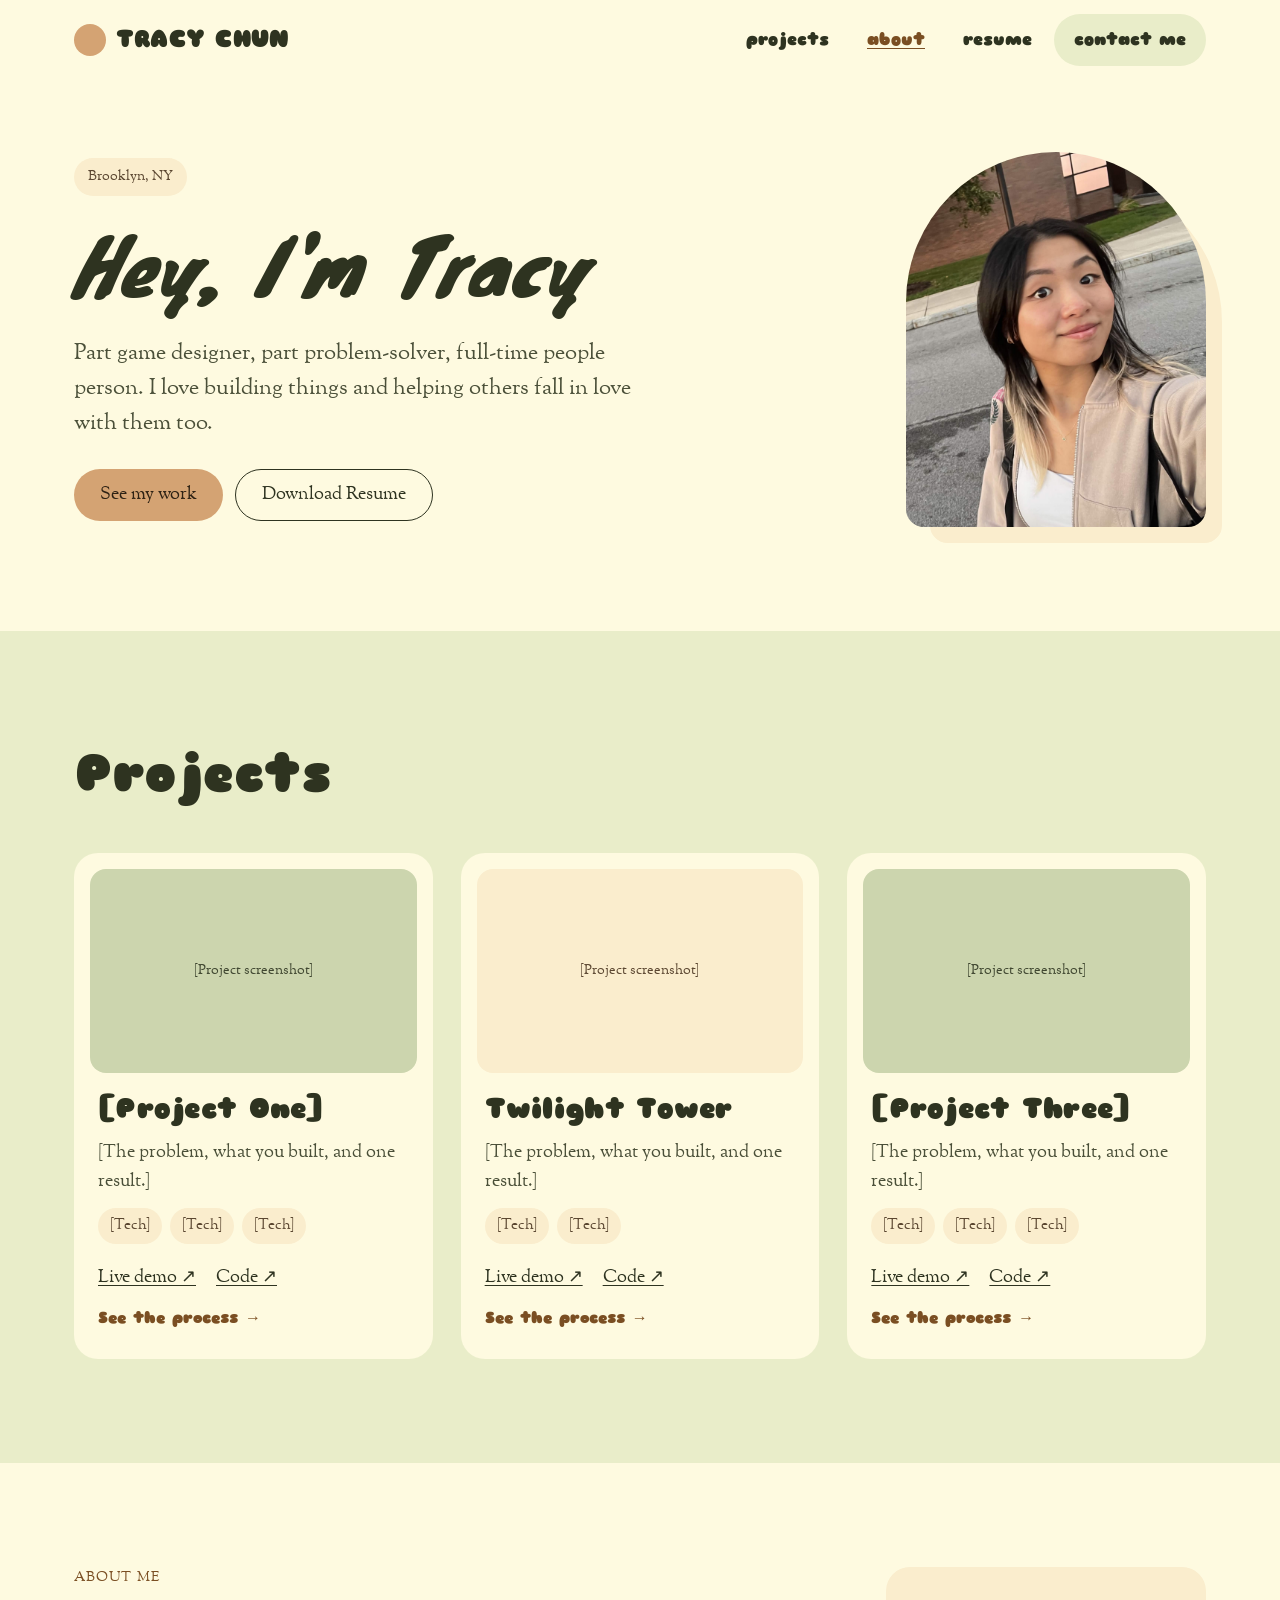
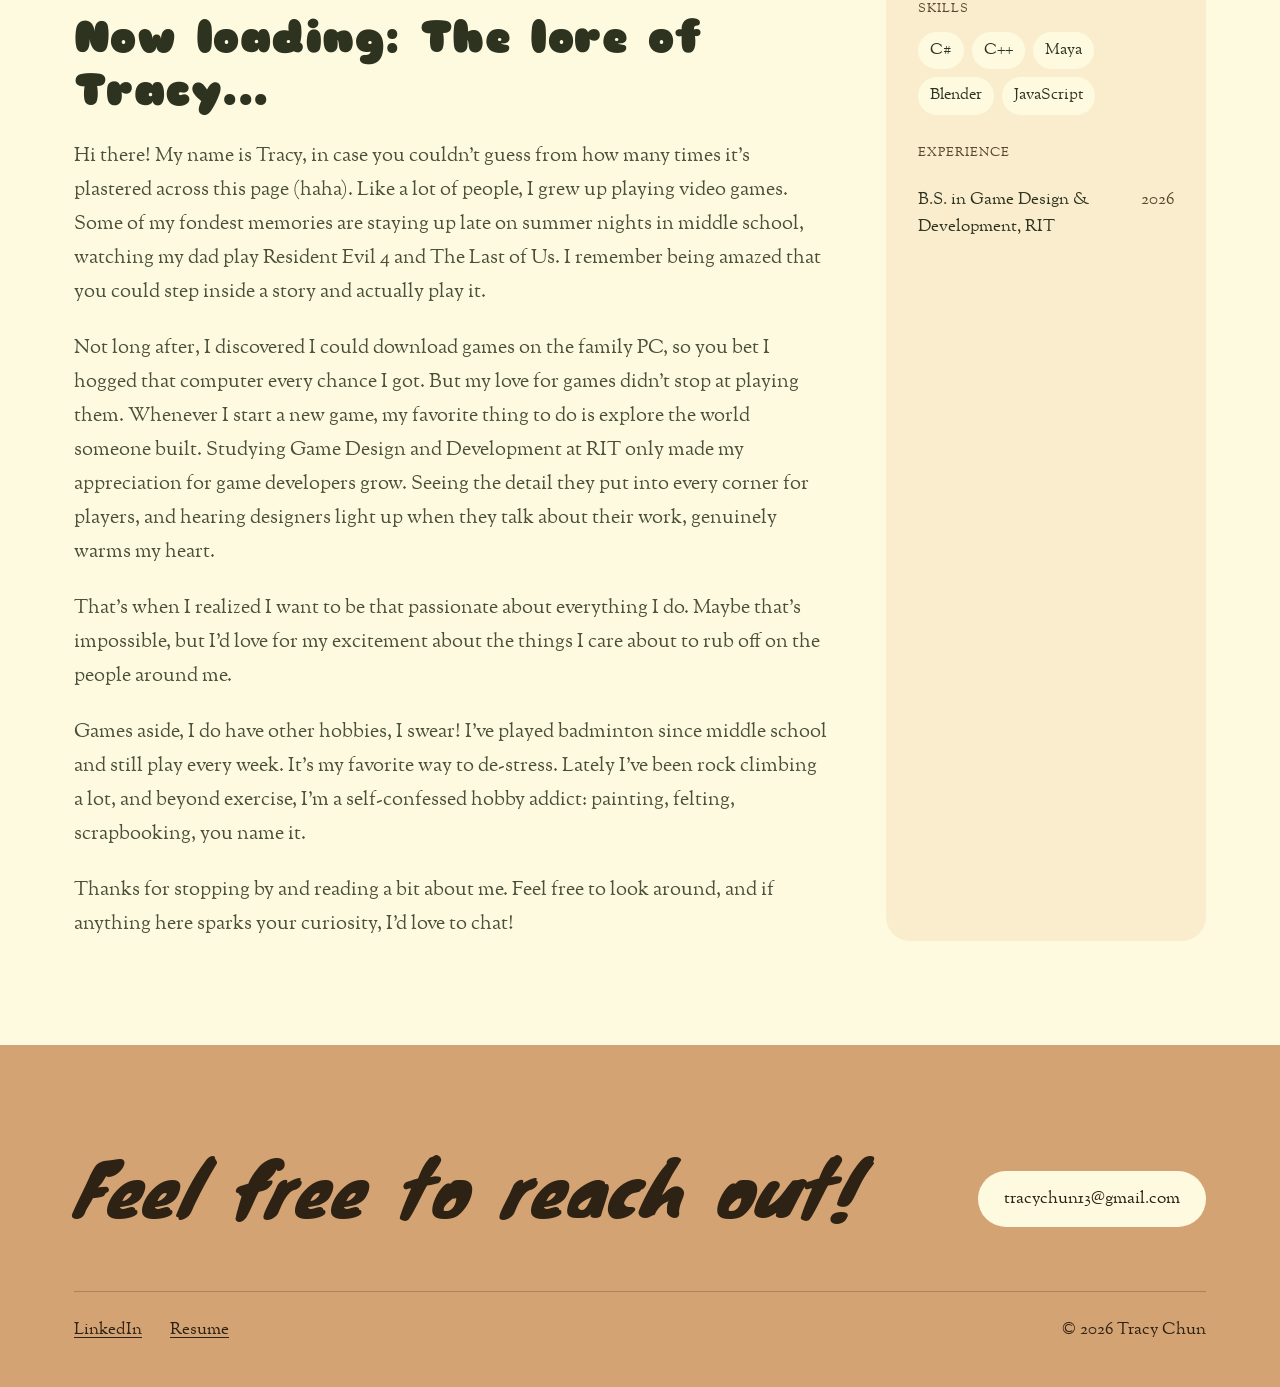
==== index.html @ 26bbfa71 "first push of files" ====
<!doctype html>
<html lang="en">

<head>
  <meta charset="utf-8">
  <meta name="viewport" content="width=device-width, initial-scale=1">
  <title>Tracy Chun Portfolio</title>
  <meta name="description" content="Tracy Chun's portfolio.">

  <link rel="preload" href="fonts/knewave.woff" as="font" type="font/woff" crossorigin>
  <link rel="preload" href="fonts/sorts-mill-goudy.woff" as="font" type="font/woff" crossorigin>
  <link rel="preload" href="fonts/sniglet.woff" as="font" type="font/woff" crossorigin>
  <link rel="stylesheet" href="styles.css">
</head>

<body>
  <a class="skip-link" href="#main">Skip to content</a>

  <header class="site-header">
    <div class="container header-inner">
      <a class="logo" href="#top">
        <span class="logo-dot" aria-hidden="true"></span>
        TRACY CHUN
      </a>

      <button class="menu-toggle" type="button" aria-expanded="false" aria-controls="site-nav" aria-label="Open menu">
        <span></span><span></span><span></span>
      </button>

      <nav id="site-nav" class="site-nav" aria-label="Main">
        <a href="#work">projects</a>
        <a href="#about">about</a>
        <a href="TracyChun-Resume.pdf" target="_blank" rel="noopener">resume</a>
        <a href="#contact" class="nav-cta">contact me</a>
      </nav>
    </div>
  </header>

  <main id="main">
    <!-- ============ HERO ============ -->
    <section id="top" class="hero container">
      <div class="hero-text">
        <span class="pill">Brooklyn, NY</span>
        <h1>Hey, I'm Tracy</h1>
        <p class="lead">Part game designer, part problem-solver, full-time people person.
I love building things and helping others fall in love with them too.</p>
        <div class="btn-row">
          <a href="#work" class="btn btn-primary">See my work</a>
          <a href="TracyChun-Resume.pdf" class="btn btn-outline" download>Download Resume</a>
        </div>
      </div>

      <div class="hero-photo">
        <div class="photo-frame">
          <div class="photo-back" aria-hidden="true"></div>
               <img class="photo" src="images/pfp.jpg" alt="Photo of me"> 
        </div>
      </div>
    </section>

    <!-- ============ WORK ============ -->
    <section id="work" class="work">
      <div class="container">
        <div class="section-head">
          <div>
            <h2>Projects</h2>
          </div>
          <!-- <a href="" target="_blank" rel="noopener" class="text-link"> Github →</a> -->
        </div>

        <div class="project-grid">
          <!-- Copy one <article> block per project. To use a screenshot, replace
               the placeholder div with:
               <img class="project-img" src="images/project-one.png" alt="Screenshot of [Project One]"> -->
          <article class="project-card">
            <div class="project-img placeholder sage">[Project screenshot]</div>
            <div class="project-body">
              <h3><a class="card-link" href="projects/project-one.html">[Project One]</a></h3>
              <p>[The problem, what you built, and one result.]</p>
              <ul class="tags">
                <li>[Tech]</li>
                <li>[Tech]</li>
                <li>[Tech]</li>
              </ul>
              <div class="project-links">
                <a href="https://example.com" target="_blank" rel="noopener">Live demo ↗</a>
                <a href="https://github.com/yourusername/project-one" target="_blank" rel="noopener">Code ↗</a>
              </div>
              <span class="card-cue" aria-hidden="true">See the process →</span>
            </div>
          </article>

          <article class="project-card">
            <div class="project-img placeholder peach">[Project screenshot]</div>
            <div class="project-body">
              <h3><a class="card-link" href="projects/project-two.html">Twilight Tower</a></h3>
              <p>[The problem, what you built, and one result.]</p>
              <ul class="tags">
                <li>[Tech]</li>
                <li>[Tech]</li>
              </ul>
              <div class="project-links">
                <a href="https://example.com" target="_blank" rel="noopener">Live demo ↗</a>
                <a href="https://github.com/yourusername/project-two" target="_blank" rel="noopener">Code ↗</a>
              </div>
              <span class="card-cue" aria-hidden="true">See the process →</span>
            </div>
          </article>

          <article class="project-card">
            <div class="project-img placeholder sage">[Project screenshot]</div>
            <div class="project-body">
              <h3><a class="card-link" href="projects/project-three.html">[Project Three]</a></h3>
              <p>[The problem, what you built, and one result.]</p>
              <ul class="tags">
                <li>[Tech]</li>
                <li>[Tech]</li>
                <li>[Tech]</li>
              </ul>
              <div class="project-links">
                <a href="https://example.com" target="_blank" rel="noopener">Live demo ↗</a>
                <a href="https://github.com/yourusername/project-three" target="_blank" rel="noopener">Code ↗</a>
              </div>
              <span class="card-cue" aria-hidden="true">See the process →</span>
            </div>
          </article>
        </div>
      </div>
    </section>

    <!-- ============ ABOUT ============ -->
    <section id="about" class="about container">
      <div class="about-text">
        <span class="eyebrow eyebrow-brown">About me</span>
        <h2>Now loading: The lore of Tracy...</h2>
        <p>
          Hi there! My name is Tracy, in case you couldn't guess from how many times it's plastered across this page
          (haha). Like a lot of people, I grew up playing video games. Some of my fondest memories are staying up late
          on summer nights in middle school, watching my dad play Resident Evil 4 and The Last of Us. I remember being
          amazed that you could step inside a story and actually play it.
        </p>

        <p>
          Not long after, I discovered I could download games on the family PC, so you bet I hogged that computer every
          chance I got. But my love for games didn't stop at playing them. Whenever I start a new game, my favorite
          thing to do is explore the world someone built. Studying Game Design and Development at RIT only made my
          appreciation for game developers grow. Seeing the detail they put into every corner for players, and hearing
          designers light up when they talk about their work, genuinely warms my heart.
        </p>

        <p>
          That's when I realized I want to be that passionate about everything I do. Maybe that's impossible, but I'd
          love for my excitement about the things I care about to rub off on the people around me.
        </p>

        <p>
          Games aside, I do have other hobbies, I swear! I've played badminton since middle school and still play every
          week. It's my favorite way to de-stress. Lately I've been rock climbing a lot, and beyond exercise, I'm a
          self-confessed hobby addict: painting, felting, scrapbooking, you name it.
        </p>

        <p>
          Thanks for stopping by and reading a bit about me. Feel free to look around, and if anything here sparks
          your curiosity, I'd love to chat!
        </p>
      </div>

      <aside class="about-card">
        <div>
          <h3>Skills</h3>
          <ul class="tags tags-cream">
            <li>C#</li>
            <li>C++</li>
            <li>Maya</li>
            <li>Blender</li>
            <li>JavaScript</li>
          </ul>
        </div>
        <div>
          <h3>Experience</h3>
          <dl class="timeline">

            <div>
              <dt>B.S. in Game Design & Development, RIT</dt>
              <dd>2026</dd>
            </div>
          </dl>
        </div>
      </aside>
    </section>
  </main>

  <!-- ============ CONTACT ============ -->
  <footer id="contact" class="site-footer">
    <div class="container footer-inner">
      <div class="footer-top">
        <h2>Feel free to reach out!</h2>
        <a href="mailto:tracychun13@gmail.com" class="btn btn-cream">tracychun13@gmail.com</a>
      </div>
      <div class="footer-bottom">
        <nav aria-label="Social">
          <a href="https://www.linkedin.com/in/tracy-chun" target="_blank" rel="noopener">LinkedIn</a>
          <a href="TracyChun-Resume.pdf" target="_blank" rel="noopener">Resume</a>
        </nav>
        <span>© <span id="year">2026</span> Tracy Chun</span>
      </div>
    </div>
  </footer>

  <script src="script.js"></script>
</body>

</html>
---- styles.css ----
/* ===== Fonts (self-hosted, files in /fonts, SIL Open Font License) ===== */
@font-face {
  font-family: 'Knewave';
  src: url('fonts/knewave.woff') format('woff');
  font-weight: 400;
  font-style: normal;
  font-display: swap;
}
@font-face {
  font-family: 'Sorts Mill Goudy';
  src: url('fonts/sorts-mill-goudy.woff') format('woff');
  font-weight: 400;
  font-style: normal;
  font-display: swap;
}
@font-face {
  font-family: 'Sorts Mill Goudy';
  src: url('fonts/sorts-mill-goudy-italic.woff') format('woff');
  font-weight: 400;
  font-style: italic;
  font-display: swap;
}

@font-face {
  font-family: 'Sniglet';
  src: url('fonts/sniglet.woff') format('woff');
  font-weight: 400;
  font-style: normal;
  font-display: swap;
}
/* ===== Golden Summer Fields palette ===== */
:root {
  --sage: #CCD5AE;
  --sage-light: #E9EDC9;
  --cream: #FEFAE0;
  --peach: #FAEDCD;
  --tan: #D4A373;

  /* Darker shades for readable text on the light palette */
  --ink: #2E3320;
  --ink-soft: #4A4F38;
  --olive: #5C6440;
  --brown: #7A4E22;
  --brown-dark: #2E2214;
  --brown-soft: #5A4630;

  --font-display: 'Knewave', 'Arial Black', sans-serif;
  --font-body: 'Sorts Mill Goudy', Georgia, serif;
  --font-section: 'Sniglet', 'Trebuchet MS', sans-serif; /* site header, Work + About headings */

  --radius: 24px;
  --header-h: 80px;
}

*, *::before, *::after { box-sizing: border-box; }

html { scroll-behavior: smooth; }
@media (prefers-reduced-motion: reduce) {
  html { scroll-behavior: auto; }
  *, *::before, *::after { transition: none !important; animation: none !important; }
}

body {
  margin: 0;
  background: var(--cream);
  color: var(--ink);
  font-family: var(--font-body);
  font-size: 18px;
  line-height: 1.6;
  -webkit-font-smoothing: antialiased;
  /* Both fonts come in one weight: never fake bold or slanted versions */
  font-synthesis: none;
}

img { max-width: 100%; display: block; }
h1, h2, h3 { margin: 0; }
p { margin: 0; }
ul { margin: 0; padding: 0; list-style: none; }

a { color: var(--ink); text-underline-offset: 3px; }
a:hover { color: var(--brown); }
a:focus-visible, button:focus-visible {
  outline: 3px solid var(--brown);
  outline-offset: 3px;
  border-radius: 6px;
}

/* Anchored sections stop below the sticky header */
section[id], footer[id] { scroll-margin-top: var(--header-h); }

.container {
  max-width: 1180px;
  margin: 0 auto;
  padding: 0 24px;
}

.skip-link {
  position: absolute;
  left: 16px;
  top: -60px;
  background: var(--ink);
  color: var(--cream);
  padding: 10px 16px;
  border-radius: 8px;
  z-index: 100;
}
.skip-link:focus { top: 16px; color: var(--cream); }

/* ===== Header ===== */
.site-header {
  position: sticky;
  top: 0;
  z-index: 50;
  background: var(--cream);
  transition: box-shadow 0.2s ease;
}
.site-header.scrolled { box-shadow: 0 1px 0 rgba(46, 51, 32, 0.12); }

.header-inner {
  height: var(--header-h);
  display: flex;
  align-items: center;
  justify-content: space-between;
  gap: 16px;
}

.logo {
  display: inline-flex;
  align-items: center;
  gap: 10px;
  font-family: var(--font-section);
  font-weight: 400;
  font-size: 24px;
  letter-spacing: 0.01em;
  text-decoration: none;
}
.logo-dot {
  width: 32px;
  height: 32px;
  border-radius: 50%;
  background: var(--tan);
}

.site-nav {
  display: flex;
  align-items: center;
  gap: 6px;
  font-family: var(--font-section);
  font-size: 17px;
}
.site-nav a {
  padding: 12px 16px;
  text-decoration: none;
  border-radius: 999px;
}
.site-nav a.active { color: var(--brown); text-decoration: underline; }
.site-nav .nav-cta {
  background: var(--sage-light);
  font-weight: 600;
  padding: 12px 20px;
}
.site-nav .nav-cta:hover { background: var(--sage); color: var(--ink); }

.menu-toggle {
  display: none;
  width: 48px;
  height: 48px;
  border: 0;
  background: var(--sage-light);
  border-radius: 50%;
  cursor: pointer;
  flex-direction: column;
  align-items: center;
  justify-content: center;
  gap: 5px;
}
.menu-toggle span {
  width: 20px;
  height: 2px;
  background: var(--ink);
  border-radius: 2px;
  transition: transform 0.2s ease, opacity 0.2s ease;
}
.menu-toggle[aria-expanded="true"] span:nth-child(1) { transform: translateY(7px) rotate(45deg); }
.menu-toggle[aria-expanded="true"] span:nth-child(2) { opacity: 0; }
.menu-toggle[aria-expanded="true"] span:nth-child(3) { transform: translateY(-7px) rotate(-45deg); }

@media (max-width: 760px) {
  .menu-toggle { display: inline-flex; }
  .site-nav {
    position: absolute;
    top: var(--header-h);
    left: 0;
    right: 0;
    flex-direction: column;
    align-items: stretch;
    gap: 4px;
    padding: 12px 24px 24px;
    background: var(--cream);
    box-shadow: 0 12px 24px rgba(46, 51, 32, 0.12);
    display: none;
  }
  .site-nav.open { display: flex; }
  .site-nav a { padding: 14px 16px; }
  .site-nav .nav-cta { text-align: center; }
}

/* ===== Shared ===== */
.pill {
  align-self: flex-start;
  padding: 8px 14px;
  background: var(--peach);
  border-radius: 999px;
  font-size: 14px;
  font-weight: 500;
  color: var(--brown-soft);
}

.eyebrow {
  display: block;
  font-size: 14px;
  font-weight: 600;
  letter-spacing: 0.08em;
  text-transform: uppercase;
  color: var(--olive);
}
.eyebrow-brown { color: var(--brown); }

.btn-row { display: flex; flex-wrap: wrap; gap: 12px; }

.btn {
  display: inline-flex;
  align-items: center;
  justify-content: center;
  min-height: 52px;
  padding: 0 26px;
  border-radius: 999px;
  font-weight: 600;
  text-decoration: none;
  transition: transform 0.15s ease, background 0.15s ease;
}
.btn:hover { transform: translateY(-2px); }
.btn-primary { background: var(--tan); color: var(--brown-dark); }
.btn-primary:hover { background: #C8935F; color: var(--brown-dark); }
.btn-outline { border: 1.5px solid var(--ink); color: var(--ink); }
.btn-outline:hover { background: var(--ink); color: var(--cream); }
.btn-cream { background: var(--cream); color: var(--brown-dark); font-size: 17px; min-height: 56px; }
.btn-cream:hover { color: var(--brown-dark); background: #FFFFFF; }

.placeholder {
  display: flex;
  align-items: center;
  justify-content: center;
  font-size: 14px;
}
.placeholder.sage { background: var(--sage); color: #3F4630; }
.placeholder.peach { background: var(--peach); color: var(--brown-soft); }

.tags { display: flex; flex-wrap: wrap; gap: 8px; }
.tags li {
  padding: 6px 12px;
  background: var(--peach);
  border-radius: 999px;
  font-size: 15px;
  color: var(--brown-soft);
}
.tags-cream li { background: var(--cream); color: var(--ink); font-size: 16px; }

/* ===== Hero ===== */
.hero {
  padding-top: 72px;
  padding-bottom: 104px;
  display: flex;
  flex-wrap: wrap;
  align-items: center;
  gap: 56px;
}
.hero-text {
  flex: 999 1 540px;
  display: flex;
  flex-direction: column;
  gap: 28px;
}
.hero h1 {
  font-family: var(--font-display);
  font-size: clamp(40px, 6vw, 76px);
  line-height: 1.1;
  font-weight: 400;
  letter-spacing: 0.01em;
}
.hero h1 em { font-style: normal; color: var(--brown); }
.lead { font-size: 22px; color: var(--ink-soft); max-width: 580px; }

.hero-photo { flex: 1 1 300px; display: flex; justify-content: center; }
.photo-frame {
  position: relative;
  width: 100%;
  max-width: 400px;
  aspect-ratio: 4 / 5;
}
.photo-back {
  position: absolute;
  inset: 24px -16px -16px 24px;
  background: var(--peach);
  border-radius: 200px 200px 24px 24px;
}
.photo {
  position: absolute;
  inset: 0;
  width: 100%;
  height: 100%;
  object-fit: cover;
  border-radius: 200px 200px 24px 24px;
  background: var(--sage);
  color: #3F4630;
}

/* ===== Work ===== */
.work { background: var(--sage-light); padding: 104px 0; }

.section-head {
  display: flex;
  flex-wrap: wrap;
  justify-content: space-between;
  align-items: flex-end;
  gap: 16px;
  margin-bottom: 48px;
}
.section-head h2 {
  margin-top: 10px;
  font-family: var(--font-section);
  font-size: clamp(34px, 4.5vw, 52px);
  font-weight: 400;
  letter-spacing: 0.01em;
  line-height: 1.15;
}
.text-link { font-weight: 600; }

.project-grid {
  display: grid;
  grid-template-columns: repeat(auto-fit, minmax(min(320px, 100%), 1fr));
  gap: 28px;
}
.project-card {
  background: var(--cream);
  border-radius: var(--radius);
  padding: 16px;
  display: flex;
  flex-direction: column;
  gap: 20px;
  transition: transform 0.2s ease, box-shadow 0.2s ease;
}
.project-card:hover {
  transform: translateY(-4px);
  box-shadow: 0 16px 32px rgba(46, 51, 32, 0.1);
}
.project-img {
  aspect-ratio: 16 / 10;
  width: 100%;
  object-fit: cover;
  border-radius: 16px;
}
.project-body {
  padding: 0 8px 12px;
  display: flex;
  flex-direction: column;
  gap: 12px;
  flex: 1;
}
.project-body h3 { font-family: var(--font-section); font-size: 28px; font-weight: 400; letter-spacing: 0.01em; line-height: 1.2; }
.project-body p { color: var(--ink-soft); }
.project-links {
  margin-top: auto;
  padding-top: 8px;
  display: flex;
  gap: 20px;
  font-weight: 600;
}

/* ===== About ===== */
.about {
  padding-top: 104px;
  padding-bottom: 104px;
  display: flex;
  flex-wrap: wrap;
  gap: 56px;
}
.about-text {
  flex: 999 1 520px;
  display: flex;
  flex-direction: column;
  gap: 22px;
}
.about-text h2 {
  font-family: var(--font-section);
  font-size: clamp(30px, 4vw, 44px);
  font-weight: 400;
  letter-spacing: 0.01em;
  line-height: 1.2;
}
.about-text p { font-size: 20px; line-height: 1.7; color: var(--ink-soft); }

.about-card {
  flex: 1 1 320px;
  background: var(--peach);
  border-radius: var(--radius);
  padding: 32px;
  display: flex;
  flex-direction: column;
  gap: 28px;
}
.about-card h3 {
  font-size: 13px;
  font-weight: 600;
  letter-spacing: 0.08em;
  text-transform: uppercase;
  color: var(--brown-soft);
  margin-bottom: 12px;
}
.timeline { margin: 0; }
.timeline div {
  display: flex;
  justify-content: space-between;
  gap: 12px;
  padding: 10px 0;
  border-bottom: 1px solid #E8D5AE;
  font-size: 17px;
}
.timeline div:last-child { border-bottom: 0; }
.timeline dd { margin: 0; color: var(--brown-soft); white-space: nowrap; }

/* ===== Footer ===== */
.site-footer { background: var(--tan); color: var(--brown-dark); }
.site-footer a { color: var(--brown-dark); }
.footer-inner {
  padding-top: 104px;
  padding-bottom: 44px;
  display: flex;
  flex-direction: column;
  gap: 64px;
}
.footer-top {
  display: flex;
  flex-wrap: wrap;
  justify-content: space-between;
  align-items: flex-end;
  gap: 32px;
}
.footer-top h2 {
  font-family: var(--font-display);
  font-size: clamp(40px, 6vw, 72px);
  line-height: 1.08;
  font-weight: 400;
  letter-spacing: 0.01em;
  max-width: 900px;
}
.footer-top h2 em { font-style: normal; }
.footer-bottom {
  display: flex;
  flex-wrap: wrap;
  justify-content: space-between;
  gap: 16px;
  padding-top: 24px;
  border-top: 1px solid rgba(46, 34, 20, 0.25);
  font-size: 17px;
}
.footer-bottom nav { display: flex; flex-wrap: wrap; gap: 28px; }

/* ===== Fade-in on scroll (added by script.js) ===== */
.reveal { opacity: 0; transform: translateY(16px); transition: opacity 0.6s ease, transform 0.6s ease; }
.reveal.visible { opacity: 1; transform: none; }

/* ===== Clickable project cards ===== */
/* The title link stretches over the whole card; demo/code links sit above it */
.project-card { position: relative; cursor: pointer; }
.card-link { text-decoration: none; color: inherit; }
.card-link::after {
  content: "";
  position: absolute;
  inset: 0;
  border-radius: var(--radius);
  z-index: 1;
}
.card-link:focus-visible { outline: none; }
.project-card:has(.card-link:focus-visible) { outline: 3px solid var(--brown); outline-offset: 4px; }
.project-links a { position: relative; z-index: 2; }
.card-cue {
  font-family: var(--font-section);
  font-size: 16px;
  color: var(--brown);
  transition: transform 0.2s ease;
}
.project-card:hover .card-cue { transform: translateX(4px); }
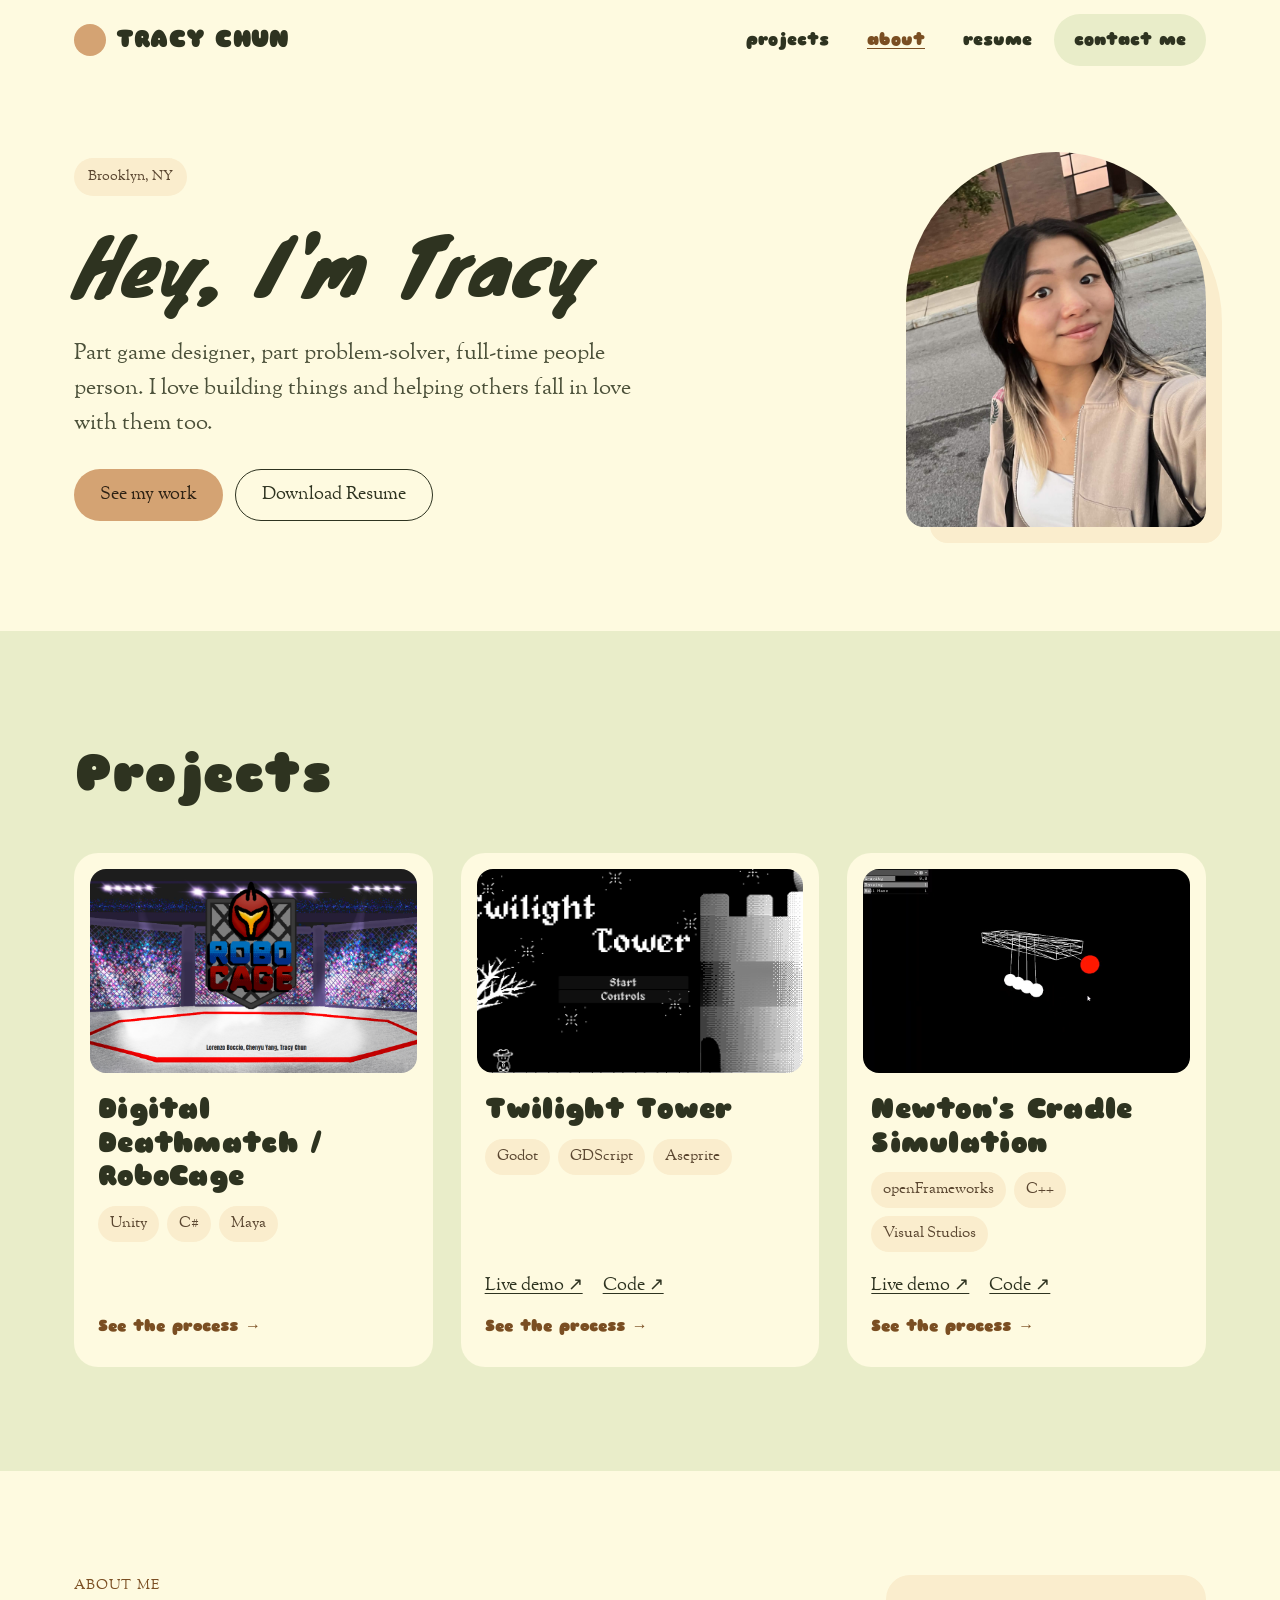
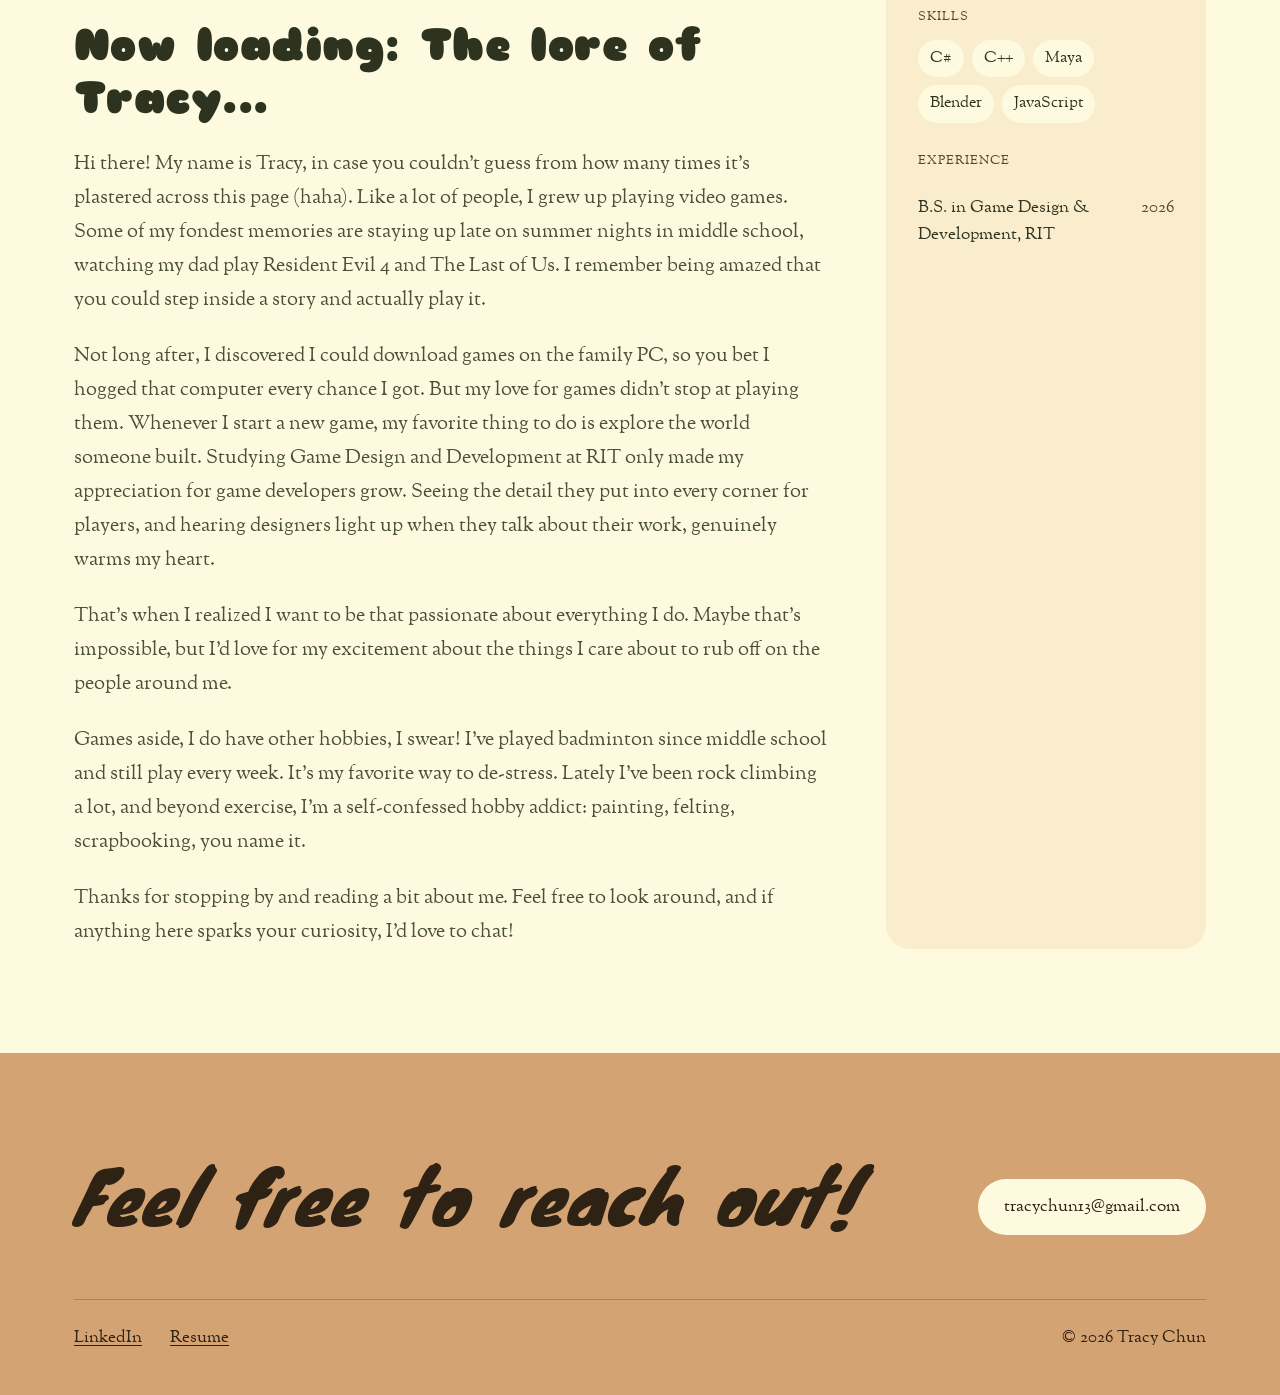
==== commit 8a5b9846: "Updated Project 1 and 3" ====
--- a/index.html
+++ b/index.html
@@ -43,7 +43,7 @@
         <span class="pill">Brooklyn, NY</span>
         <h1>Hey, I'm Tracy</h1>
         <p class="lead">Part game designer, part problem-solver, full-time people person.
-I love building things and helping others fall in love with them too.</p>
+          I love building things and helping others fall in love with them too.</p>
         <div class="btn-row">
           <a href="#work" class="btn btn-primary">See my work</a>
           <a href="TracyChun-Resume.pdf" class="btn btn-outline" download>Download Resume</a>
@@ -53,7 +53,7 @@
       <div class="hero-photo">
         <div class="photo-frame">
           <div class="photo-back" aria-hidden="true"></div>
-               <img class="photo" src="images/pfp.jpg" alt="Photo of me"> 
+          <img class="photo" src="images/pfp.jpg" alt="Photo of me">
         </div>
       </div>
     </section>
@@ -69,56 +69,55 @@
         </div>
 
         <div class="project-grid">
-          <!-- Copy one <article> block per project. To use a screenshot, replace
-               the placeholder div with:
-               <img class="project-img" src="images/project-one.png" alt="Screenshot of [Project One]"> -->
           <article class="project-card">
-            <div class="project-img placeholder sage">[Project screenshot]</div>
+            <img class="project-img" src="images/project-one/RoboCageCover.png" alt="Screenshot of RoboCage">
             <div class="project-body">
-              <h3><a class="card-link" href="projects/project-one.html">[Project One]</a></h3>
-              <p>[The problem, what you built, and one result.]</p>
+              <h3><a class="card-link" href="projects/project-one.html">Digital Deathmatch / RoboCage</a></h3>
               <ul class="tags">
-                <li>[Tech]</li>
-                <li>[Tech]</li>
-                <li>[Tech]</li>
+                <li>Unity</li>
+                <li>C#</li>
+                <li>Maya</li>
               </ul>
               <div class="project-links">
-                <a href="https://example.com" target="_blank" rel="noopener">Live demo ↗</a>
-                <a href="https://github.com/yourusername/project-one" target="_blank" rel="noopener">Code ↗</a>
+                <!-- <a href="https://example.com" target="_blank" rel="noopener">Live demo ↗</a>
+                <a href="https://github.com/yourusername/project-two" target="_blank" rel="noopener">Code ↗</a> -->
               </div>
               <span class="card-cue" aria-hidden="true">See the process →</span>
             </div>
           </article>
 
           <article class="project-card">
-            <div class="project-img placeholder peach">[Project screenshot]</div>
+            <img class="project-img" src="images/project-two/TwilightTowerStartScreen.jpg"
+              alt="Screenshot of TwilightTower">
+
             <div class="project-body">
               <h3><a class="card-link" href="projects/project-two.html">Twilight Tower</a></h3>
-              <p>[The problem, what you built, and one result.]</p>
               <ul class="tags">
-                <li>[Tech]</li>
-                <li>[Tech]</li>
+                <li>Godot</li>
+                <li>GDScript</li>
+                <li>Aseprite</li>
               </ul>
               <div class="project-links">
-                <a href="https://example.com" target="_blank" rel="noopener">Live demo ↗</a>
-                <a href="https://github.com/yourusername/project-two" target="_blank" rel="noopener">Code ↗</a>
+                <a href="https://matokii.itch.io/twilight-tower" target="_blank" rel="noopener">Live demo ↗</a>
+                <a href="https://github.com/Tracychun13/twilight-tower" target="_blank" rel="noopener">Code ↗</a>
               </div>
               <span class="card-cue" aria-hidden="true">See the process →</span>
             </div>
           </article>
 
           <article class="project-card">
-            <div class="project-img placeholder sage">[Project screenshot]</div>
+            <img class="project-img" src="images/project-three/NewtonCradleCover.png"
+              alt="Screenshot of NewtonCradleCover">
+
             <div class="project-body">
-              <h3><a class="card-link" href="projects/project-three.html">[Project Three]</a></h3>
-              <p>[The problem, what you built, and one result.]</p>
+              <h3><a class="card-link" href="projects/project-three.html">Newton's Cradle Simulation</a></h3>
               <ul class="tags">
-                <li>[Tech]</li>
-                <li>[Tech]</li>
-                <li>[Tech]</li>
+                <li>openFrameworks</li>
+                <li>C++</li>
+                <li>Visual Studios</li>
               </ul>
               <div class="project-links">
-                <a href="https://example.com" target="_blank" rel="noopener">Live demo ↗</a>
+                <a href="projects/project-three.html#demo" target="_blank" rel="noopener">Live demo ↗</a>
                 <a href="https://github.com/yourusername/project-three" target="_blank" rel="noopener">Code ↗</a>
               </div>
               <span class="card-cue" aria-hidden="true">See the process →</span>
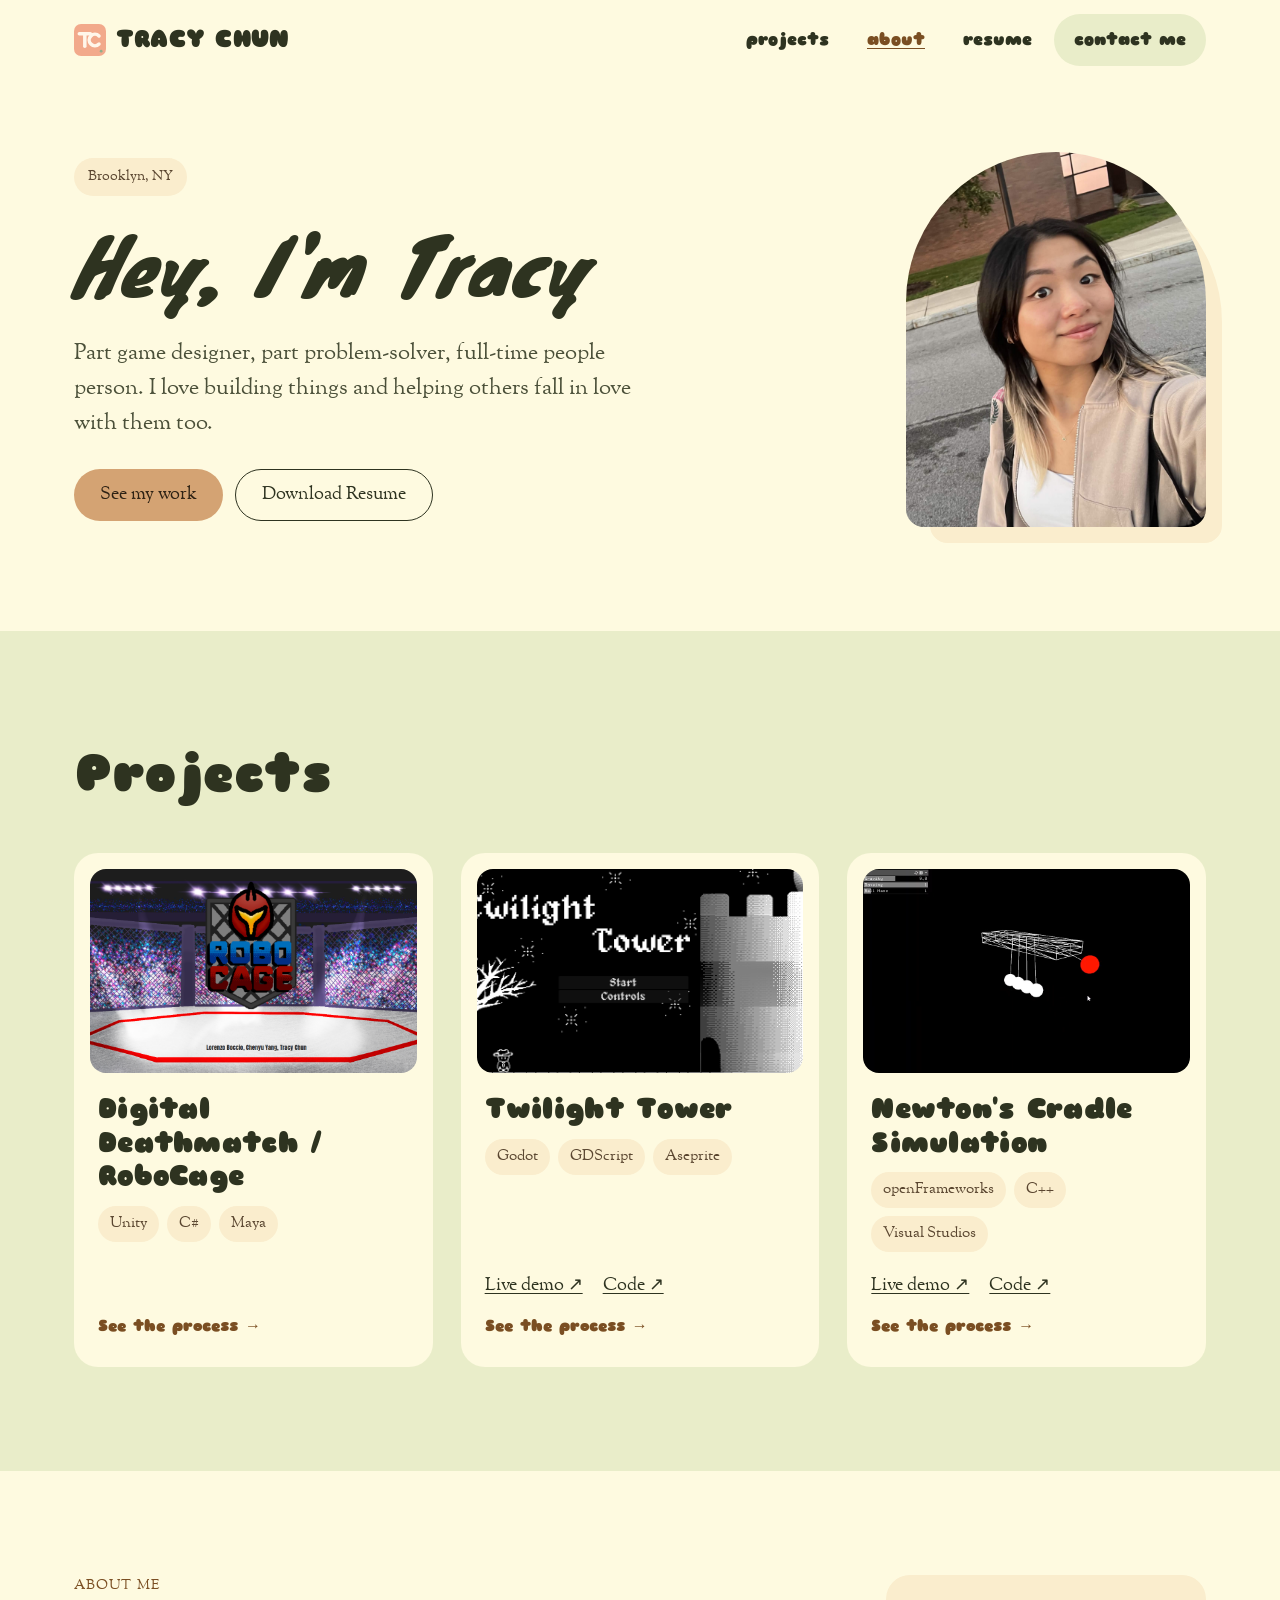
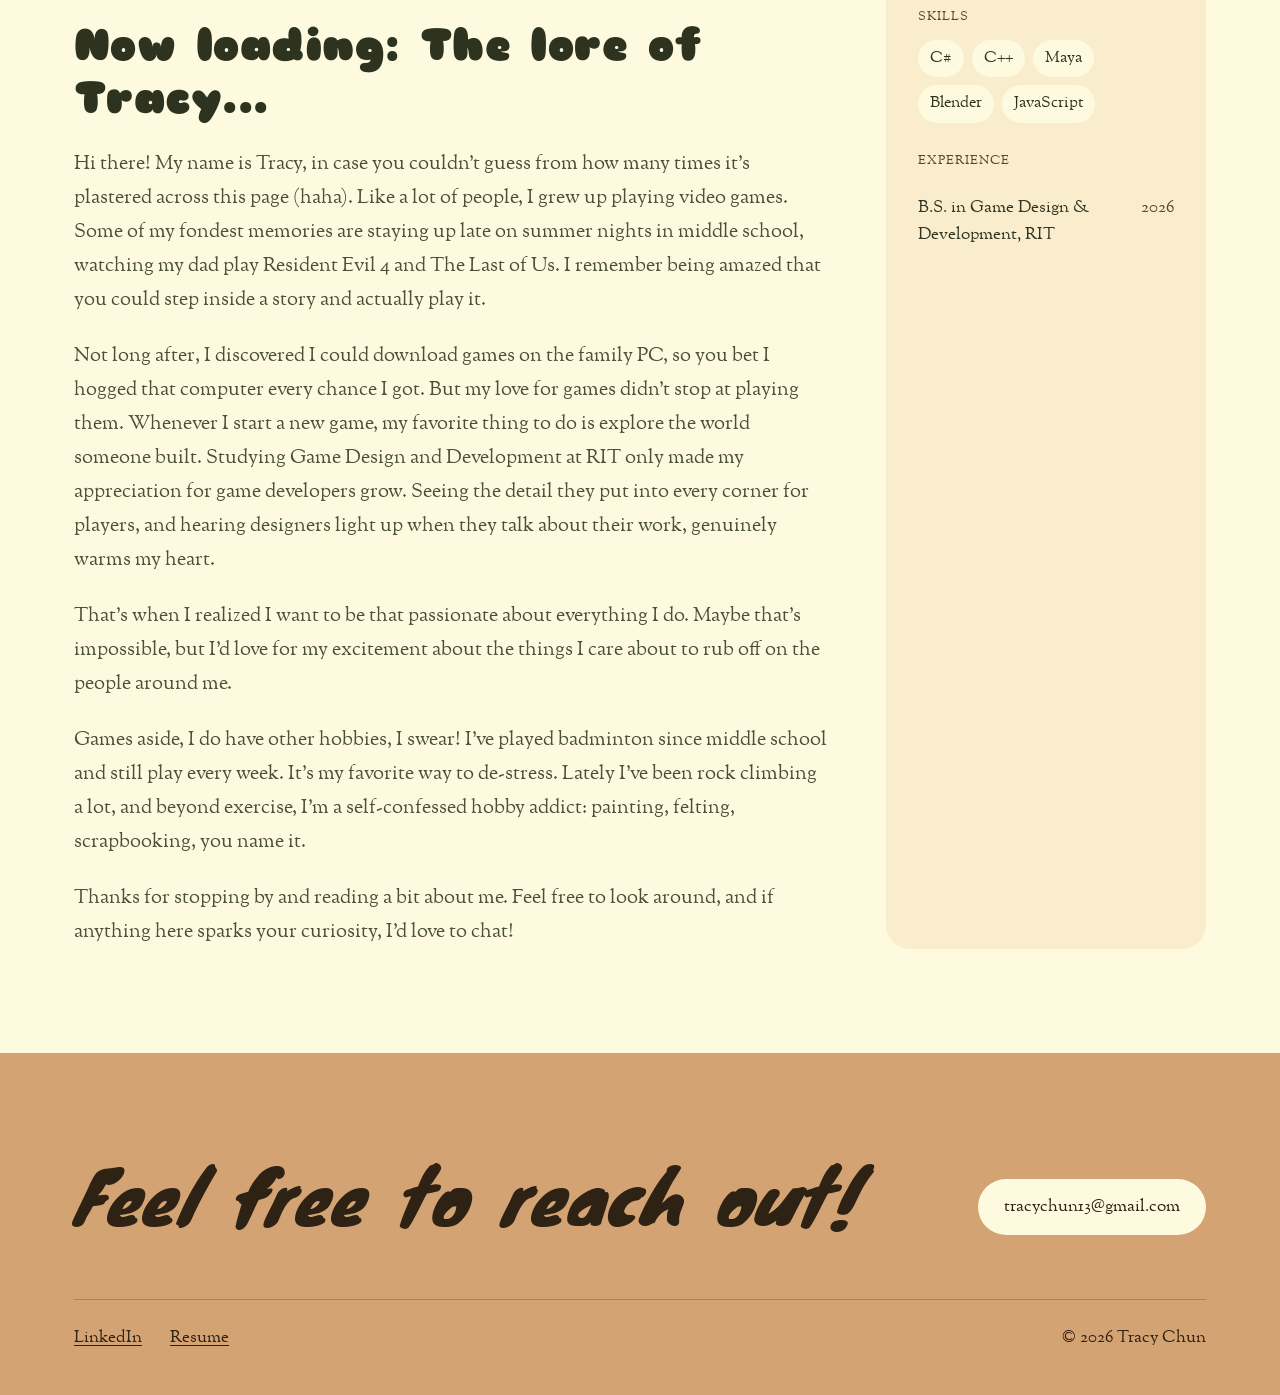
==== commit a08cdf81: "added favicon icons" ====
--- a/index.html
+++ b/index.html
@@ -11,6 +11,9 @@
   <link rel="preload" href="fonts/sorts-mill-goudy.woff" as="font" type="font/woff" crossorigin>
   <link rel="preload" href="fonts/sniglet.woff" as="font" type="font/woff" crossorigin>
   <link rel="stylesheet" href="styles.css">
+  <link rel="icon" href="/images/favicon.svg" type="image/svg+xml">
+  <link rel="icon" href="/images/favicon.ico" sizes="any">
+  <link rel="apple-touch-icon" href="/images/apple-touch-icon.png">
 </head>
 
 <body>
@@ -19,7 +22,7 @@
   <header class="site-header">
     <div class="container header-inner">
       <a class="logo" href="#top">
-        <span class="logo-dot" aria-hidden="true"></span>
+        <img src="/images/favicon-32.png" alt="" class="logo-icon" width="32" height="32">
         TRACY CHUN
       </a>
 
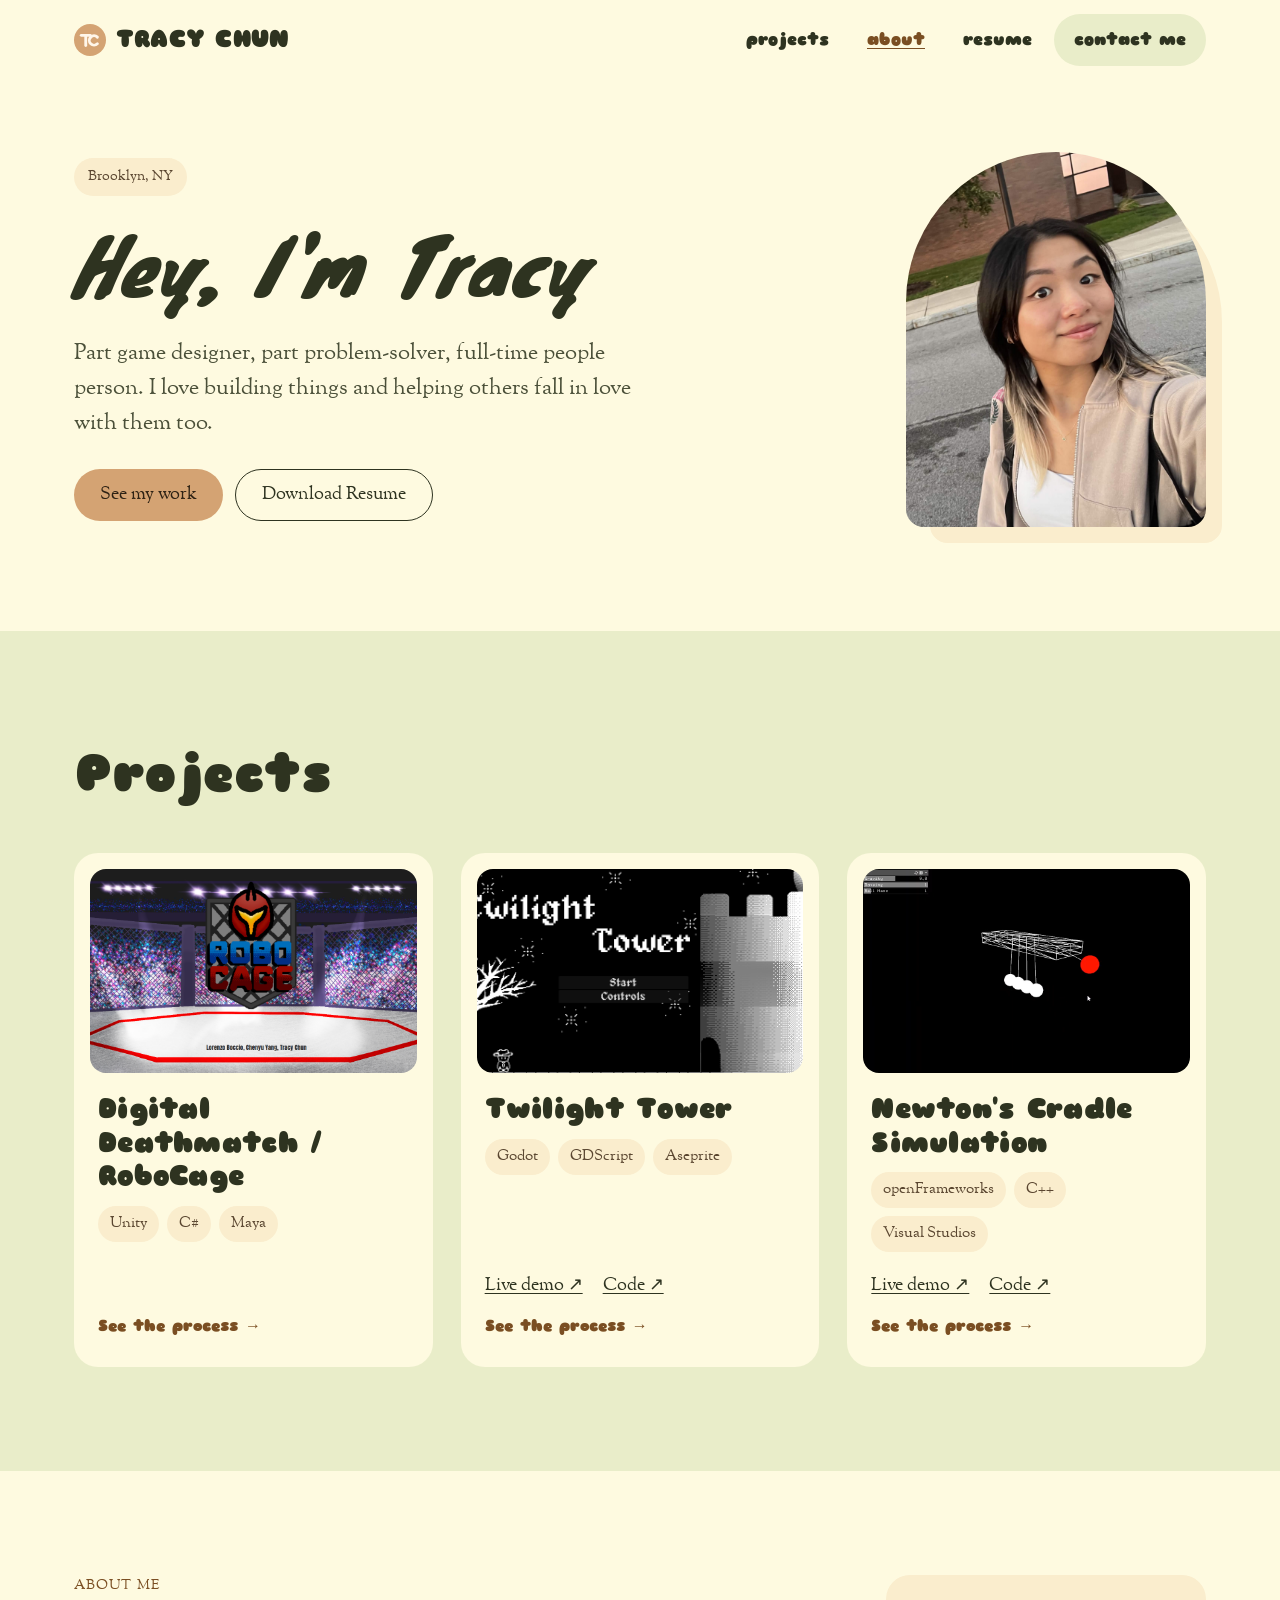
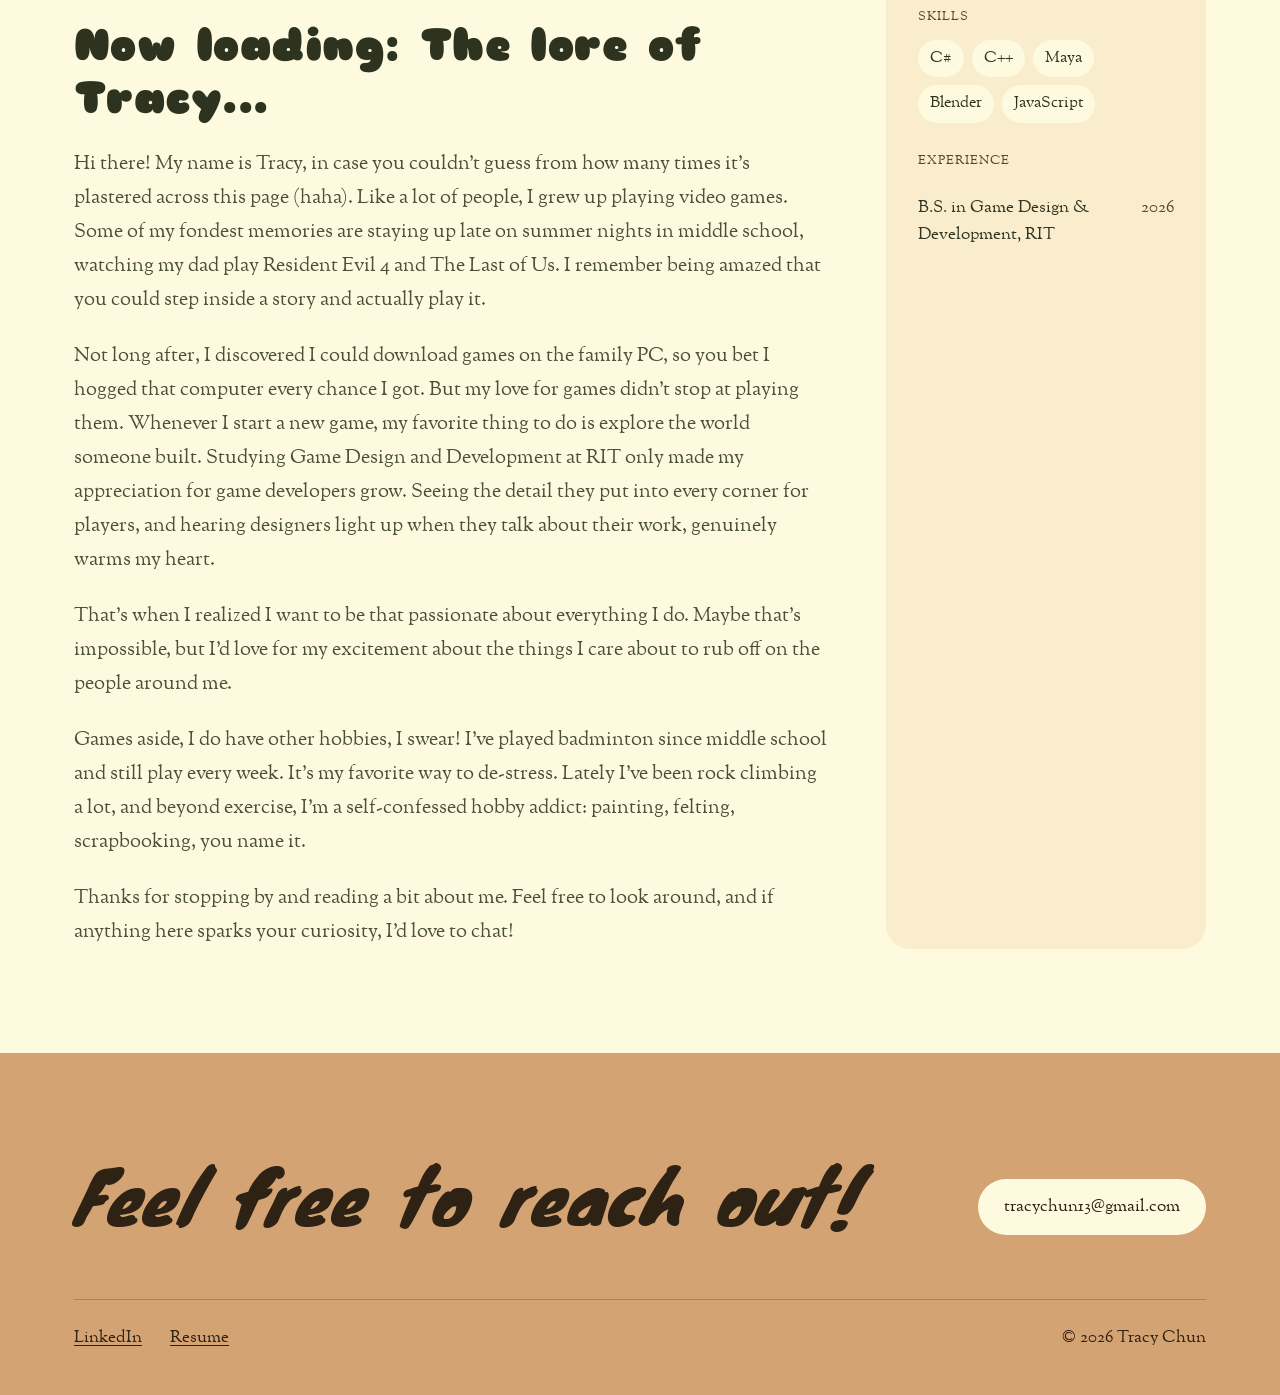
==== commit 76340997: "updated favicon on all pages and logos. Updated project buttons on bottom of project page" ====
--- a/index.html
+++ b/index.html
@@ -22,7 +22,7 @@
   <header class="site-header">
     <div class="container header-inner">
       <a class="logo" href="#top">
-        <img src="/images/favicon-32.png" alt="" class="logo-icon" width="32" height="32">
+        <img src="/images/favicon.svg" alt="" class="logo-icon" width="32" height="32">
         TRACY CHUN
       </a>
 
